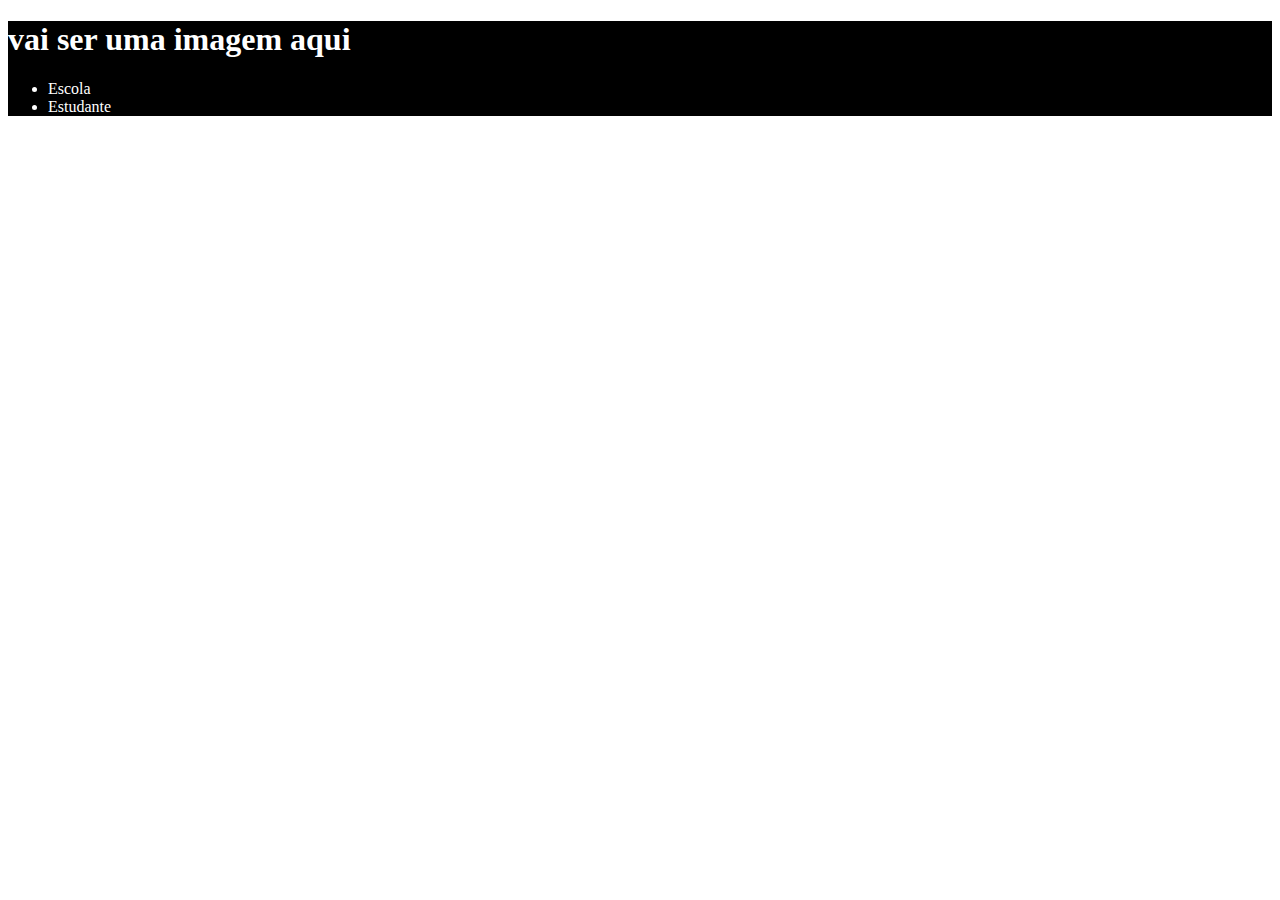
==== index.html @ 69411be4 "Add files via upload" ====
<!DOCTYPE html>
<html lang="en">
<head>
    <meta charset="UTF-8">
    <meta name="viewport" content="width=device-width, initial-scale=1.0">
    <title>Document</title>
    <link rel="stylesheet" href="style.css">
</head>
<body>
<header>
    <h1>vai ser uma imagem aqui</h1>
    <ul>
        <li>Escola</li>
        <li>Estudante</li>
    </ul>
</header>
</body>
</html>
---- style.css ----
header {
    background-color: #000000;
    color:white;
}
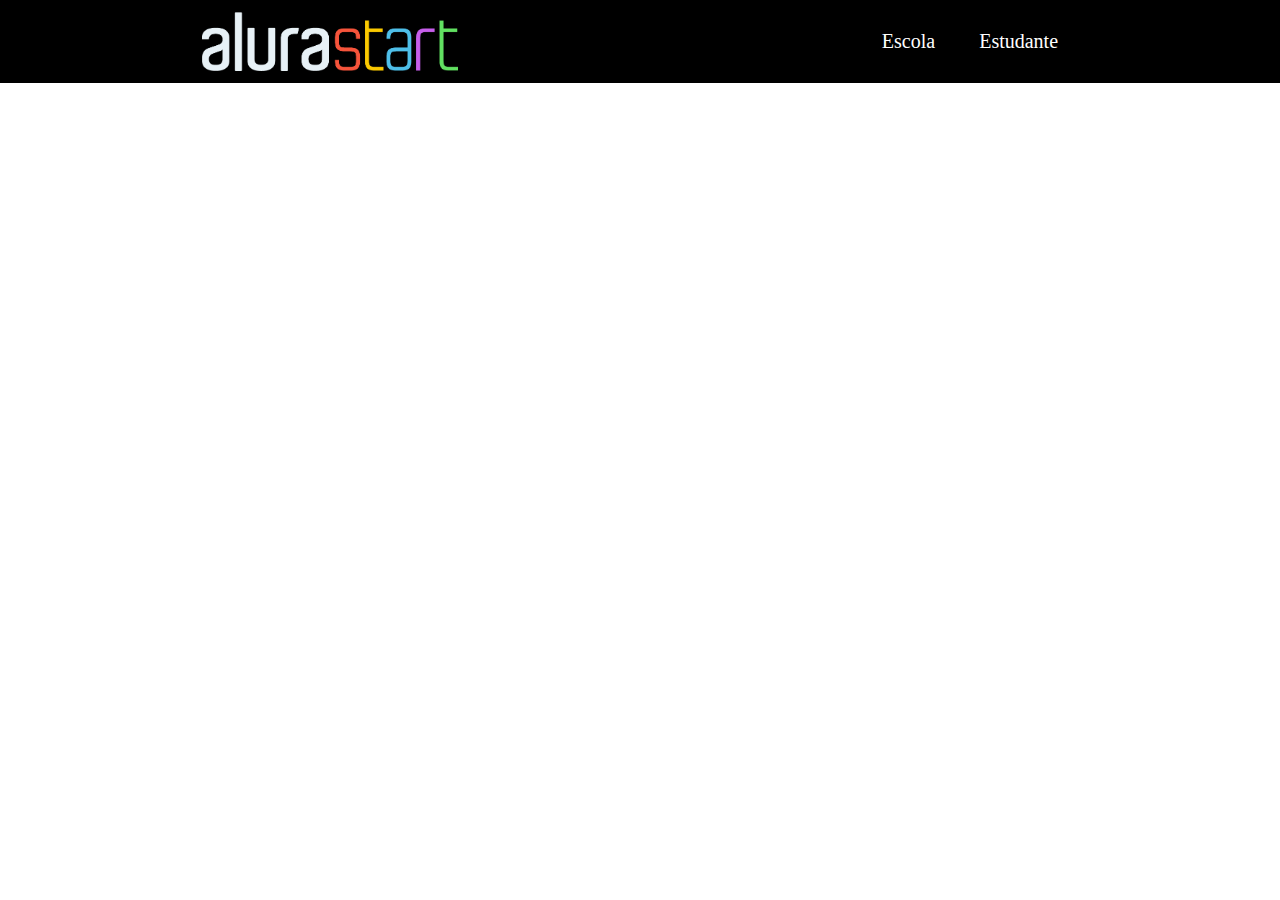
==== commit 33cde8f3: "cabecalho completo" ====
--- a/index.html
+++ b/index.html
@@ -7,11 +7,11 @@
     <link rel="stylesheet" href="style.css">
 </head>
 <body>
-<header>
-    <h1>vai ser uma imagem aqui</h1>
-    <ul>
-        <li>Escola</li>
-        <li>Estudante</li>
+<header class="cabecalho">
+    <img class="cabecalho-imagem" src="alurastart logo.png" alt="logo da alura start">
+    <ul class="cabecalho-lista">
+        <li class="cabecalho-lista-item">Escola</li>
+        <li class="cabecalho-lista-item">Estudante</li>
     </ul>
 </header>
 </body>
--- a/style.css
+++ b/style.css
@@ -1,4 +1,23 @@
-header {
+*{
+    margin: 0;
+    padding: 0;
+}
+
+.cabecalho {
     background-color: #000000;
     color:white;
+    display: flex;
+    justify-content: space-around;
+    align-items: center;
+    padding: 12px 0;
+}
+
+.cabecalho-imagem{
+    width: 20%;
+}
+
+.cabecalho-lista-item{
+    display: inline-block;
+    margin: 0 20px;
+    font-size: 20px;
 }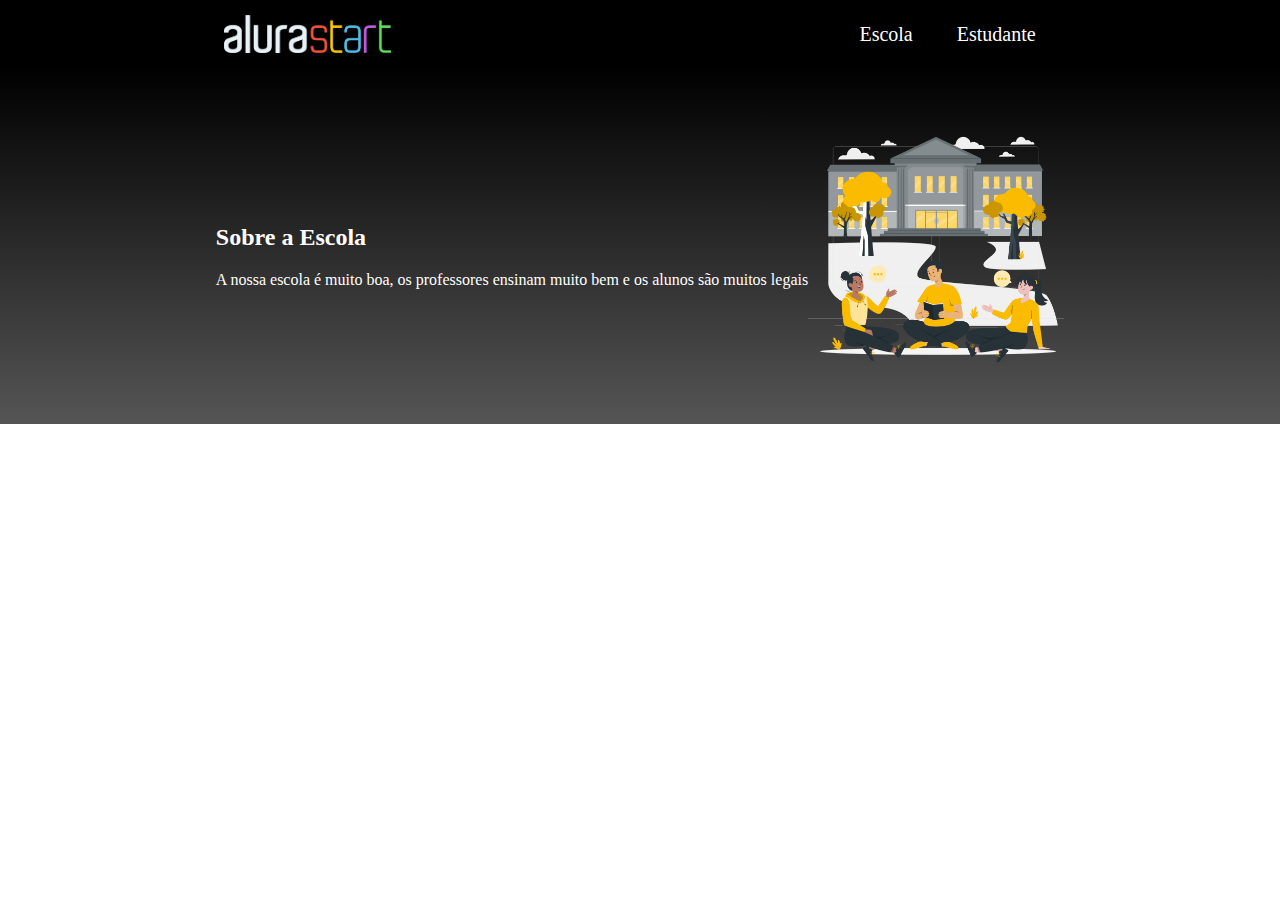
==== commit cea007ce: "base do site da turma" ====
--- a/index.html
+++ b/index.html
@@ -14,5 +14,12 @@
         <li class="cabecalho-lista-item">Estudante</li>
     </ul>
 </header>
+ <section class="escola">
+    <div class="escola-texto-e-titulo">
+        <h2 class="escola-titulo">Sobre a Escola</h2>
+        <p class="escola-texto">A nossa escola é muito boa, os professores ensinam muito bem e os alunos são muitos legais</p>
+    </div>
+    <img class="escola-imagem" src="college campus-rafiki.png" alt="pessoas na frente da escola">
+ </section>
 </body>
 </html>--- a/style.css
+++ b/style.css
@@ -9,15 +9,32 @@
     display: flex;
     justify-content: space-around;
     align-items: center;
-    padding: 12px 0;
+    padding: 15px 0;
 }
 
 .cabecalho-imagem{
-    width: 20%;
+    width: 13%;
 }
 
 .cabecalho-lista-item{
     display: inline-block;
     margin: 0 20px;
     font-size: 20px;
+}
+
+.escola-imagem{
+    width: 20%;
+}
+
+.escola{
+    background-image: linear-gradient(#000000,#555555);
+    color: white;
+    display: flex;
+    justify-content: center;
+    align-items: center;
+    padding: 50px 0;
+}
+
+.escola-titulo{
+    padding: 20px 0;
 }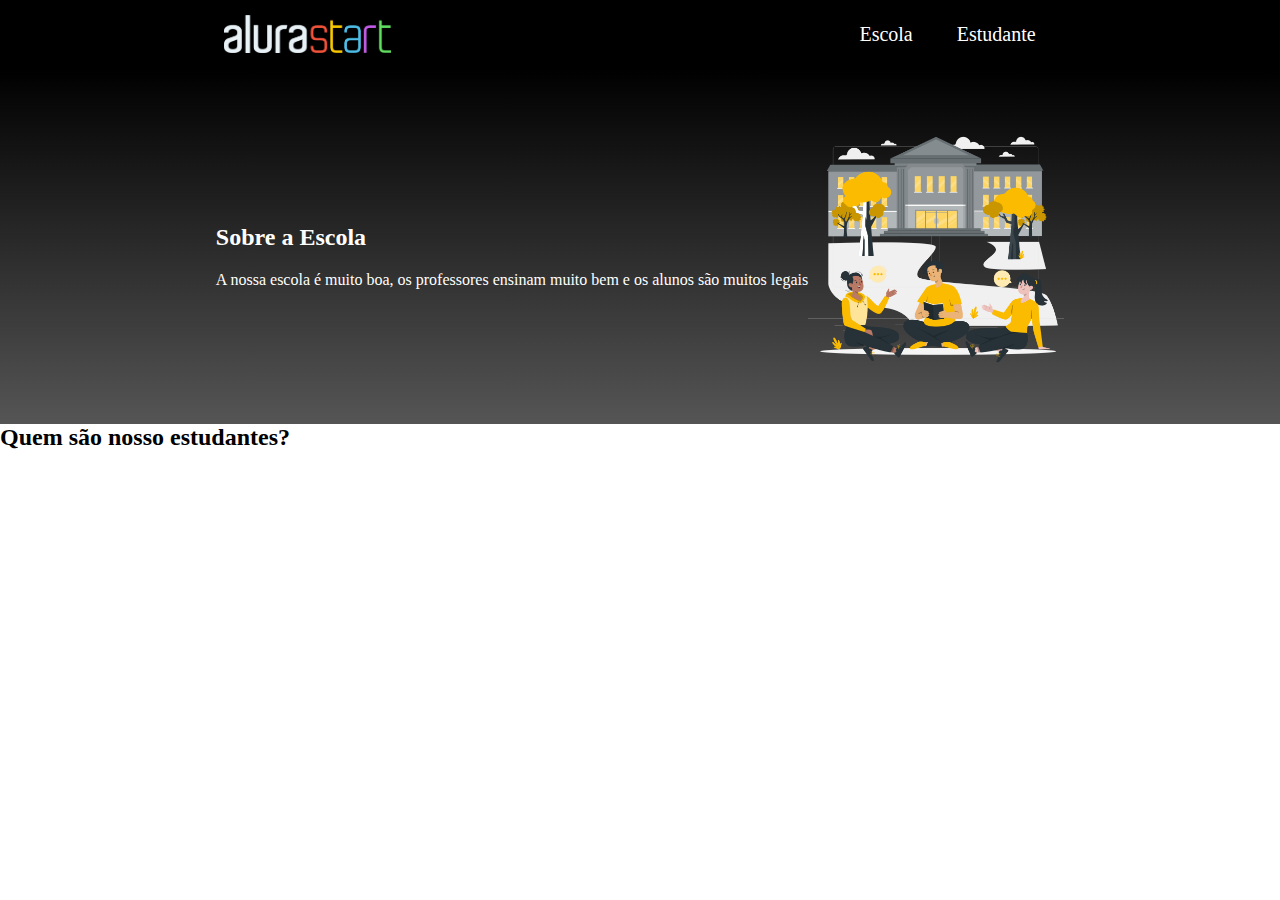
==== commit e4bb99de: "Add files via upload" ====
--- a/index.html
+++ b/index.html
@@ -21,5 +21,12 @@
     </div>
     <img class="escola-imagem" src="college campus-rafiki.png" alt="pessoas na frente da escola">
  </section>
+ <section class="estudante" >
+    <h2 class="estudante-titulo" >Quem são nosso estudantes?</h2>
+    <img class="estudante-imagem" src="" alt="">
+    <h3 class="estudante-nome" ></h3>
+    
+
+ </section>
 </body>
 </html>--- a/style.css
+++ b/style.css
@@ -37,4 +37,5 @@
 
 .escola-titulo{
     padding: 20px 0;
-}+}
+
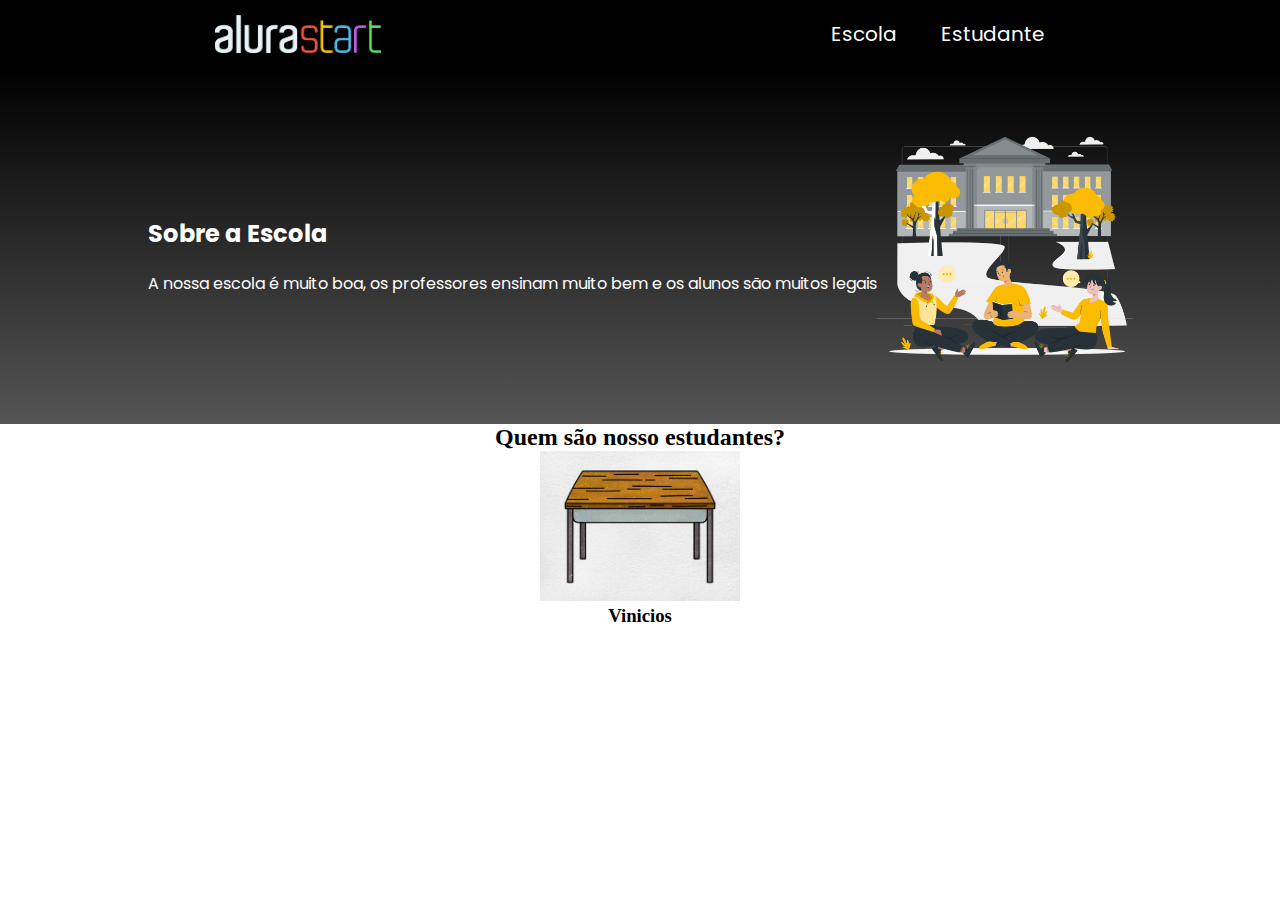
==== commit c6e0e031: "Add files via upload" ====
--- a/index.html
+++ b/index.html
@@ -5,6 +5,9 @@
     <meta name="viewport" content="width=device-width, initial-scale=1.0">
     <title>Document</title>
     <link rel="stylesheet" href="style.css">
+    <link rel="preconnect" href="https://fonts.googleapis.com">
+    <link rel="preconnect" href="https://fonts.gstatic.com" crossorigin>
+    <link href="https://fonts.googleapis.com/css2?family=Poppins:ital,wght@0,100;0,200;0,300;0,400;0,500;0,600;0,700;0,800;0,900;1,100;1,200;1,300;1,400;1,500;1,600;1,700;1,800;1,900&display=swap" rel="stylesheet">
 </head>
 <body>
 <header class="cabecalho">
@@ -23,8 +26,8 @@
  </section>
  <section class="estudante" >
     <h2 class="estudante-titulo" >Quem são nosso estudantes?</h2>
-    <img class="estudante-imagem" src="" alt="">
-    <h3 class="estudante-nome" ></h3>
+    <img class="estudante-imagem" src="desk school.jpg" alt="carteira da escola">
+    <h3 class="estudante-nome" >Vinicios</h3>
     
 
  </section>
--- a/style.css
+++ b/style.css
@@ -10,6 +10,7 @@
     justify-content: space-around;
     align-items: center;
     padding: 15px 0;
+    font-family: 'Poppins', sans-serif;
 }
 
 .cabecalho-imagem{
@@ -27,6 +28,7 @@
 }
 
 .escola{
+    font-family: 'Poppins', sans-serif;
     background-image: linear-gradient(#000000,#555555);
     color: white;
     display: flex;
@@ -39,3 +41,11 @@
     padding: 20px 0;
 }
 
+.estudante-imagem{
+    width: 200px;
+}
+
+.estudante{
+    text-align: center;
+}
+
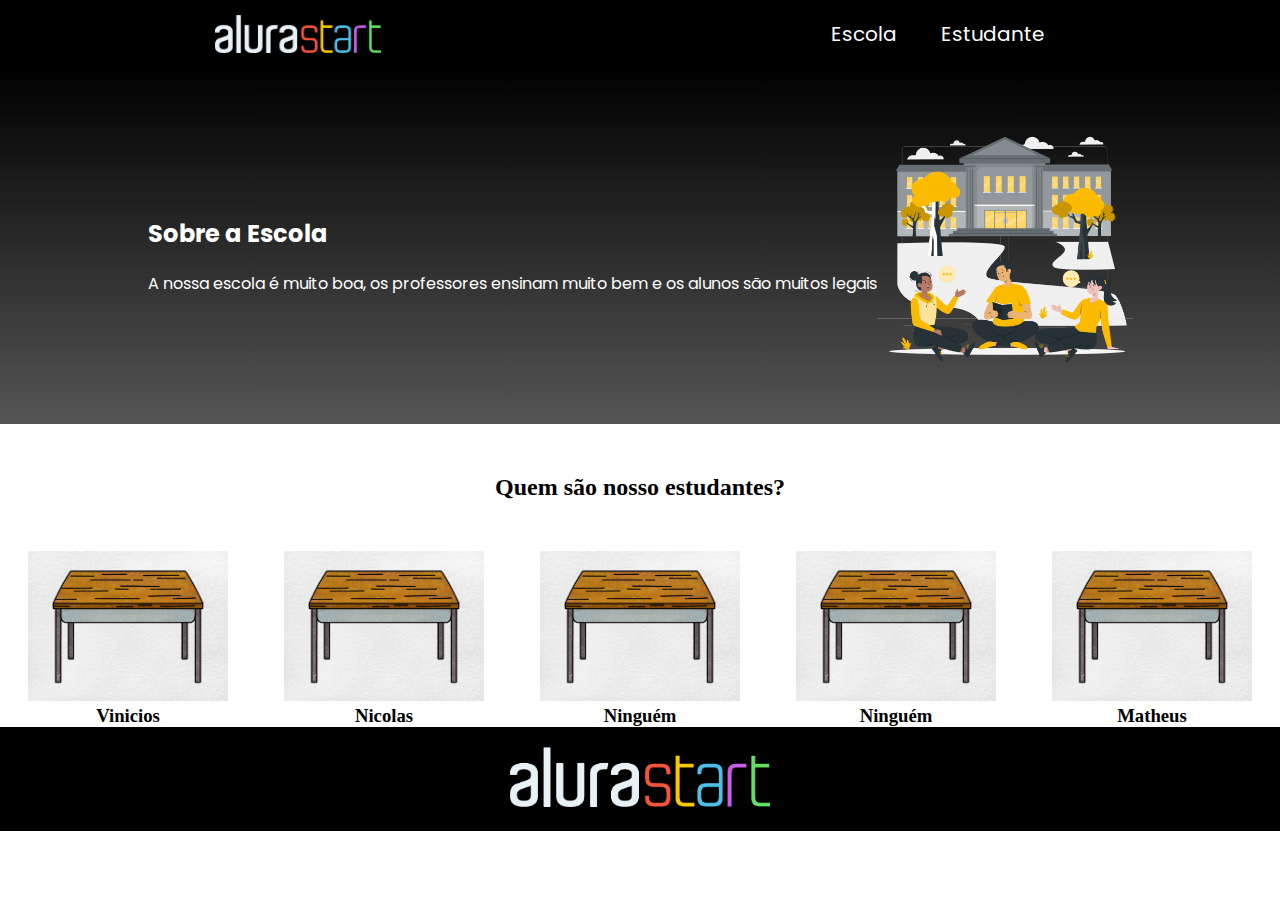
==== commit 9e4070d0: "Add files via upload" ====
--- a/index.html
+++ b/index.html
@@ -26,10 +26,31 @@
  </section>
  <section class="estudante" >
     <h2 class="estudante-titulo" >Quem são nosso estudantes?</h2>
-    <img class="estudante-imagem" src="desk school.jpg" alt="carteira da escola">
-    <h3 class="estudante-nome" >Vinicios</h3>
-    
-
+    <div class="estudante-todos" >
+    <div class="estudante-div" >
+        <img class="estudante-imagem" src="desk school.jpg" alt="carteira da escola">
+        <h3 class="estudante-nome" >Vinicios</h3>
+    </div>
+    <div class="estudante-div" >
+        <img class="estudante-imagem" src="desk school.jpg" alt="carteira da escola">
+        <h3 class="estudante-nome" >Nicolas</h3>
+    </div>
+    <div class="estudante-div" >
+        <img class="estudante-imagem" src="desk school.jpg" alt="carteira da escola">
+        <h3 class="estudante-nome" >Ninguém</h3>
+    </div>
+    <div class="estudante-div" >
+        <img class="estudante-imagem" src="desk school.jpg" alt="carteira da escola">
+        <h3 class="estudante-nome" >Ninguém</h3>
+    </div>
+    <div class="estudante-div" >
+        <img class="estudante-imagem" src="desk school.jpg" alt="carteira da escola">
+        <h3 class="estudante-nome" >Matheus</h3>
+    </div>
+</div>
  </section>
+ <footer class="rodape" >
+ <img class="rodape-imagem" src="alurastart logo.png" alt="logo da alura start">
+ </footer>
 </body>
 </html>--- a/style.css
+++ b/style.css
@@ -45,7 +45,26 @@
     width: 200px;
 }
 
-.estudante{
+.estudante-div{
     text-align: center;
 }
 
+.estudante-titulo{
+    text-align: center;
+    padding: 50px 0;
+}
+
+.estudante-todos{
+    display: grid;
+    grid-template-columns: 20% 20% 20% 20% 20%;
+}
+
+.rodape{
+    background-color:#000000;
+    text-align: center;
+}
+
+.rodape-imagem{
+    height: 60px;
+    padding: 20px;
+}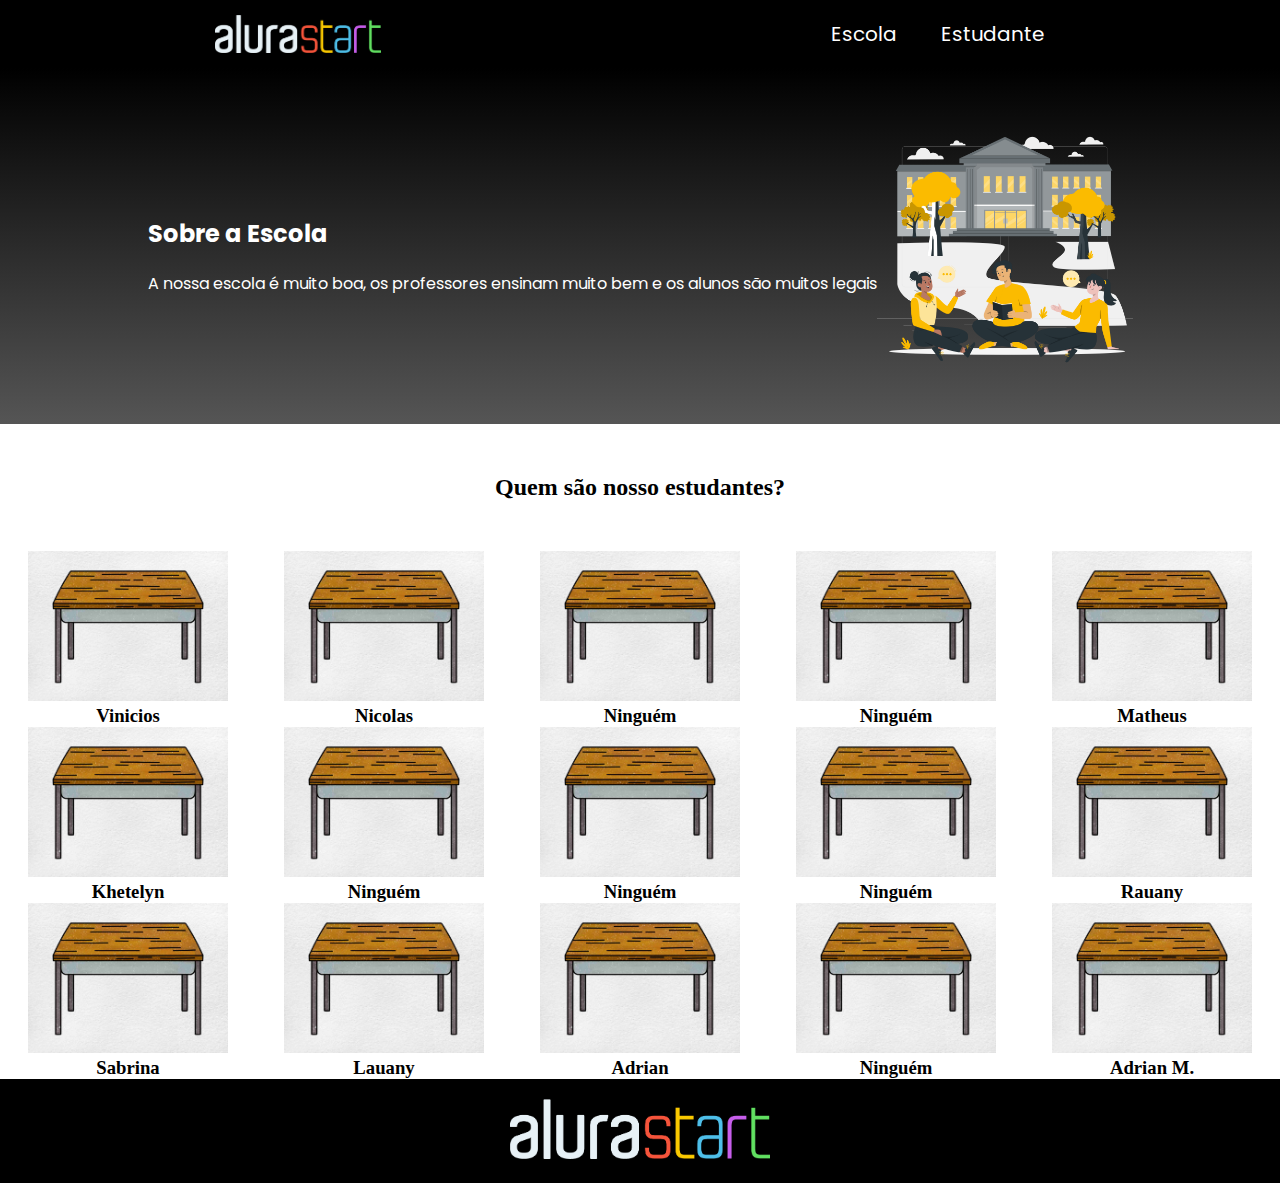
==== commit d9d88f9f: "Final, Terminado >:D" ====
--- a/index.html
+++ b/index.html
@@ -47,6 +47,45 @@
         <img class="estudante-imagem" src="desk school.jpg" alt="carteira da escola">
         <h3 class="estudante-nome" >Matheus</h3>
     </div>
+    <div class="estudante-div" >
+        <img class="estudante-imagem" src="desk school.jpg" alt="carteira da escola">
+        <h3 class="estudante-nome" >Khetelyn</h3>
+    </div>
+    <div class="estudante-div" >
+        <img class="estudante-imagem" src="desk school.jpg" alt="carteira da escola">
+        <h3 class="estudante-nome" >Ninguém</h3>
+    </div>
+    <div class="estudante-div" >
+        <img class="estudante-imagem" src="desk school.jpg" alt="carteira da escola">
+        <h3 class="estudante-nome" >Ninguém</h3>
+    </div>
+    <div class="estudante-div" >
+        <img class="estudante-imagem" src="desk school.jpg" alt="carteira da escola">
+        <h3 class="estudante-nome" >Ninguém</h3>
+    </div>
+    <div class="estudante-div" >
+        <img class="estudante-imagem" src="desk school.jpg" alt="carteira da escola">
+        <h3 class="estudante-nome" >Rauany</h3>
+    </div>
+    <div class="estudante-div" >
+        <img class="estudante-imagem" src="desk school.jpg" alt="carteira da escola">
+        <h3 class="estudante-nome" >Sabrina</h3>
+    </div>
+    <div class="estudante-div" >
+        <img class="estudante-imagem" src="desk school.jpg" alt="carteira da escola">
+        <h3 class="estudante-nome" >Lauany</h3>
+    </div>
+    <div class="estudante-div" >
+        <img class="estudante-imagem" src="desk school.jpg" alt="carteira da escola">
+        <h3 class="estudante-nome" >Adrian</h3>
+    </div>
+    <div class="estudante-div" >
+        <img class="estudante-imagem" src="desk school.jpg" alt="carteira da escola">
+        <h3 class="estudante-nome" >Ninguém</h3>
+    </div>    <div class="estudante-div" >
+        <img class="estudante-imagem" src="desk school.jpg" alt="carteira da escola">
+        <h3 class="estudante-nome" >Adrian M.</h3>
+    </div>
 </div>
  </section>
  <footer class="rodape" >
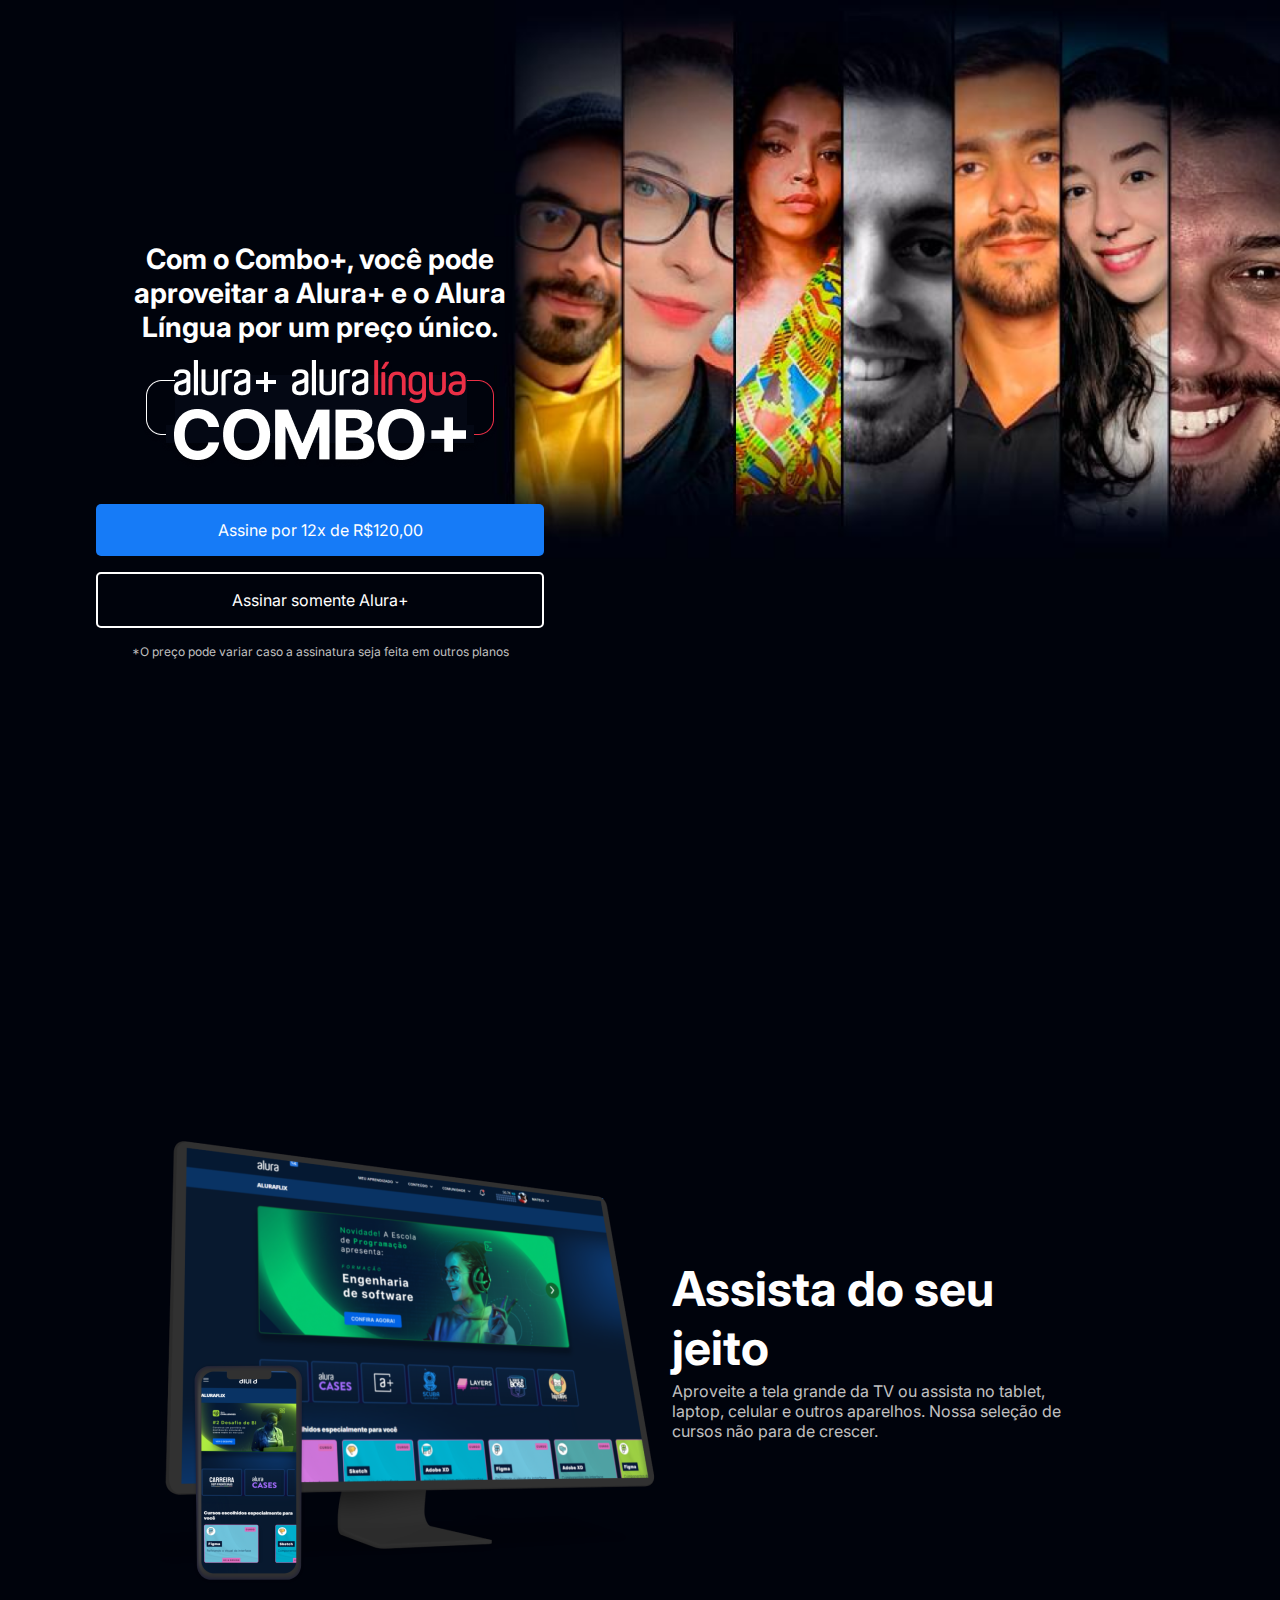
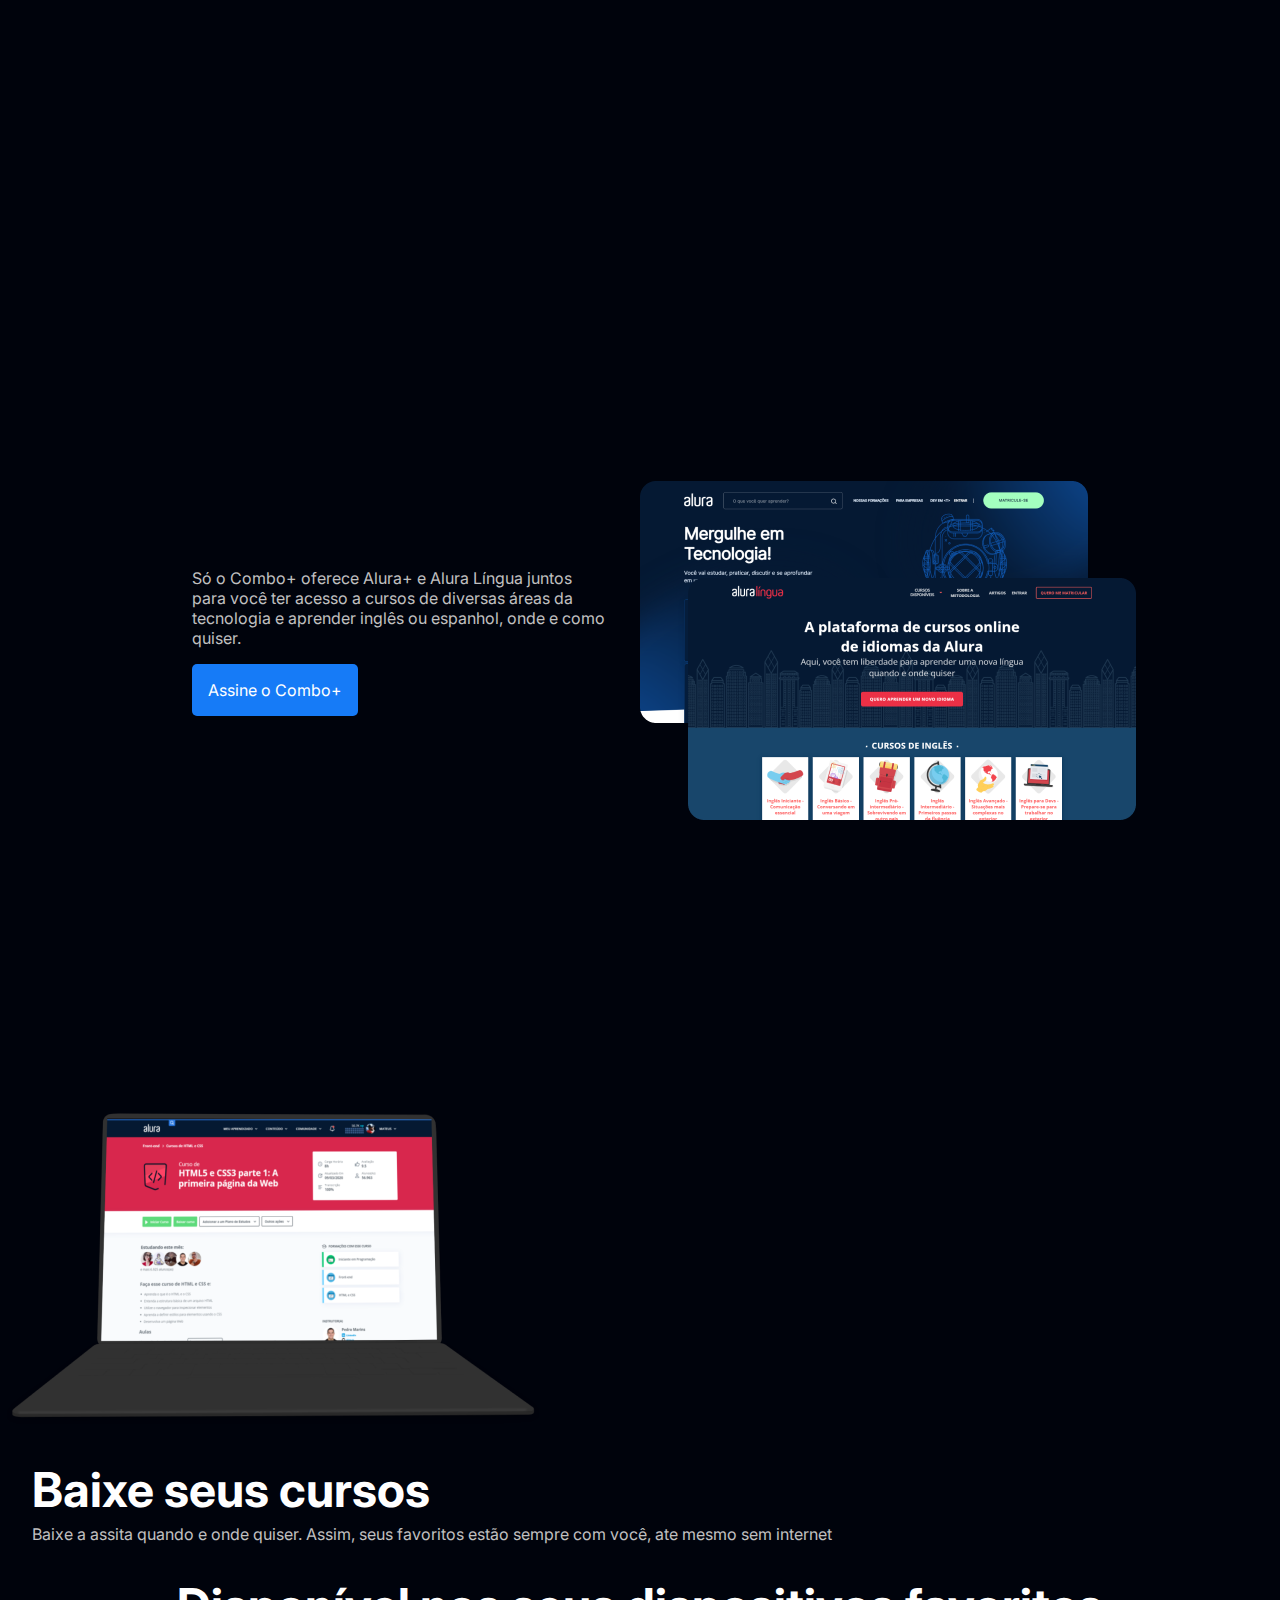
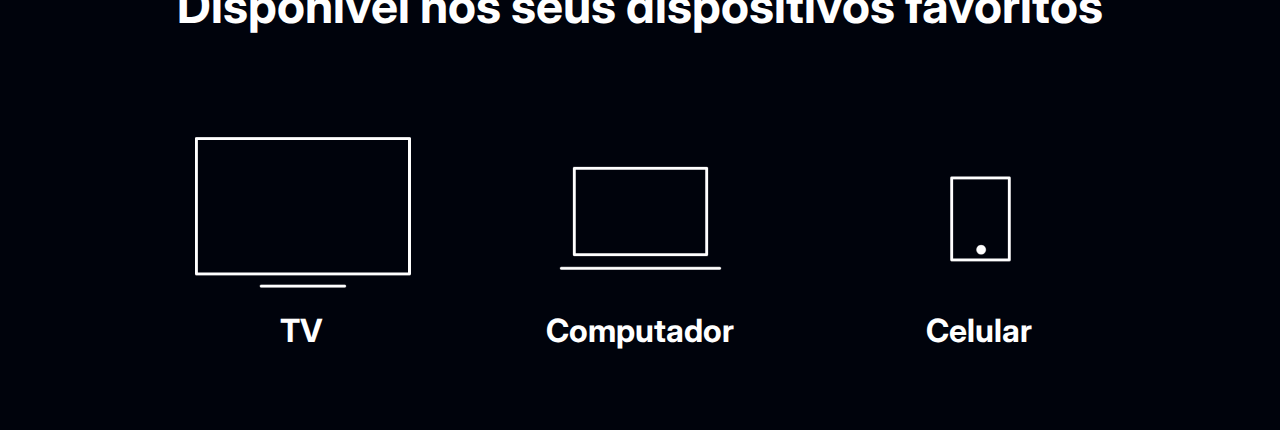
==== commit f06e8ea7: "Add files via upload" ====
--- a/index.html
+++ b/index.html
@@ -1,95 +1,82 @@
-<!DOCTYPE html>
-<html lang="en">
-<head>
-    <meta charset="UTF-8">
-    <meta name="viewport" content="width=device-width, initial-scale=1.0">
-    <title>Document</title>
-    <link rel="stylesheet" href="style.css">
-    <link rel="preconnect" href="https://fonts.googleapis.com">
-    <link rel="preconnect" href="https://fonts.gstatic.com" crossorigin>
-    <link href="https://fonts.googleapis.com/css2?family=Poppins:ital,wght@0,100;0,200;0,300;0,400;0,500;0,600;0,700;0,800;0,900;1,100;1,200;1,300;1,400;1,500;1,600;1,700;1,800;1,900&display=swap" rel="stylesheet">
-</head>
-<body>
-<header class="cabecalho">
-    <img class="cabecalho-imagem" src="alurastart logo.png" alt="logo da alura start">
-    <ul class="cabecalho-lista">
-        <li class="cabecalho-lista-item">Escola</li>
-        <li class="cabecalho-lista-item">Estudante</li>
-    </ul>
-</header>
- <section class="escola">
-    <div class="escola-texto-e-titulo">
-        <h2 class="escola-titulo">Sobre a Escola</h2>
-        <p class="escola-texto">A nossa escola é muito boa, os professores ensinam muito bem e os alunos são muitos legais</p>
-    </div>
-    <img class="escola-imagem" src="college campus-rafiki.png" alt="pessoas na frente da escola">
- </section>
- <section class="estudante" >
-    <h2 class="estudante-titulo" >Quem são nosso estudantes?</h2>
-    <div class="estudante-todos" >
-    <div class="estudante-div" >
-        <img class="estudante-imagem" src="desk school.jpg" alt="carteira da escola">
-        <h3 class="estudante-nome" >Vinicios</h3>
-    </div>
-    <div class="estudante-div" >
-        <img class="estudante-imagem" src="desk school.jpg" alt="carteira da escola">
-        <h3 class="estudante-nome" >Nicolas</h3>
-    </div>
-    <div class="estudante-div" >
-        <img class="estudante-imagem" src="desk school.jpg" alt="carteira da escola">
-        <h3 class="estudante-nome" >Ninguém</h3>
-    </div>
-    <div class="estudante-div" >
-        <img class="estudante-imagem" src="desk school.jpg" alt="carteira da escola">
-        <h3 class="estudante-nome" >Ninguém</h3>
-    </div>
-    <div class="estudante-div" >
-        <img class="estudante-imagem" src="desk school.jpg" alt="carteira da escola">
-        <h3 class="estudante-nome" >Matheus</h3>
-    </div>
-    <div class="estudante-div" >
-        <img class="estudante-imagem" src="desk school.jpg" alt="carteira da escola">
-        <h3 class="estudante-nome" >Khetelyn</h3>
-    </div>
-    <div class="estudante-div" >
-        <img class="estudante-imagem" src="desk school.jpg" alt="carteira da escola">
-        <h3 class="estudante-nome" >Ninguém</h3>
-    </div>
-    <div class="estudante-div" >
-        <img class="estudante-imagem" src="desk school.jpg" alt="carteira da escola">
-        <h3 class="estudante-nome" >Ninguém</h3>
-    </div>
-    <div class="estudante-div" >
-        <img class="estudante-imagem" src="desk school.jpg" alt="carteira da escola">
-        <h3 class="estudante-nome" >Ninguém</h3>
-    </div>
-    <div class="estudante-div" >
-        <img class="estudante-imagem" src="desk school.jpg" alt="carteira da escola">
-        <h3 class="estudante-nome" >Rauany</h3>
-    </div>
-    <div class="estudante-div" >
-        <img class="estudante-imagem" src="desk school.jpg" alt="carteira da escola">
-        <h3 class="estudante-nome" >Sabrina</h3>
-    </div>
-    <div class="estudante-div" >
-        <img class="estudante-imagem" src="desk school.jpg" alt="carteira da escola">
-        <h3 class="estudante-nome" >Lauany</h3>
-    </div>
-    <div class="estudante-div" >
-        <img class="estudante-imagem" src="desk school.jpg" alt="carteira da escola">
-        <h3 class="estudante-nome" >Adrian</h3>
-    </div>
-    <div class="estudante-div" >
-        <img class="estudante-imagem" src="desk school.jpg" alt="carteira da escola">
-        <h3 class="estudante-nome" >Ninguém</h3>
-    </div>    <div class="estudante-div" >
-        <img class="estudante-imagem" src="desk school.jpg" alt="carteira da escola">
-        <h3 class="estudante-nome" >Adrian M.</h3>
-    </div>
-</div>
- </section>
- <footer class="rodape" >
- <img class="rodape-imagem" src="alurastart logo.png" alt="logo da alura start">
- </footer>
-</body>
+<!DOCTYPE html>
+<html>
+
+    <head>
+        <Title>Alura Plus</Title>
+        <meta charseet="UTF-8">
+        <meta name="viewport" content="width=device-witdth, inicial-scale=1">
+        <link rel="stylesheet" href="style.css">
+        <link rel="preconnect" href="https://fonts.googleapis.com">
+        <link rel="preconnect" href="https://fonts.gstatic.com" crossorigin>
+        <link href="https://fonts.googleapis.com/css2?family=Inter&display=swap" rel="stylesheet">
+        <link rel="preconnect" href="https://fonts.googleapis.com">
+        <link rel="preconnect" href="https://fonts.gstatic.com" crossorigin>
+        <link href="https://fonts.googleapis.com/css2?family=Inter:wght@700&display=swap" rel="stylesheet">
+
+    </head>
+
+    <body>
+        <section class="container principal">
+            <div class="container__caixa">
+                <h1 class="container__titulo" >Com o Combo+, você pode aproveitar a Alura+ e o Alura Língua por um preço único.</h1>
+                <img src="img/Combo.png" alt="O combo+ é a junção do alura+ e alura língua" class="container__imagem">
+                <a href="www.alura.com.br" class="container__botao" >Assine por 12x de R$120,00</a>
+                <a href="www.alura.com.br" class="container__botao botao_secundario">Assinar somente Alura+</a>
+            <p class="container__aviso">*O preço pode variar caso a assinatura seja feita em outros planos</p>
+            </div>
+        </section>
+
+        <section class="container secundario">
+            <img src="img/Plataformas.png" alt="um monitor e um celular com o alura plus aberto" class="secundario__imagem">
+            <div class="container__descricao">
+                <h2 class="descricao__titulo">Assista do seu jeito</h2>
+                <p class="descricao__texto">Aproveite a tela grande da TV ou assista no tablet, laptop, celular e outros aparelhos.
+                     Nossa seleção de cursos não para de crescer.</p>
+            </div>
+        </section>
+
+        <section class="container secundario">
+            <div class="container__descricao">
+                <p class="descricao__texto">
+                    Só o Combo+ oferece Alura+ e Alura Língua juntos para você ter acesso a cursos de diversas áreas da
+                    tecnologia e aprender inglês ou espanhol, onde e como quiser.
+                </p>
+                <a href="www.alura.com.br" class="container__botao secundario__botao" container>Assine o Combo+</a>
+            </div>
+            <img src="img/Telas.png" alt="Tela do alura+ e alura língua" class="secundario__imagem">
+        </section>
+
+        <section class="container__secundario">
+            <img src="img/Notebook.png" alt="um notebook com o curso da alura" class="secundario__imagem">
+                <div class="container__descricao">
+                    <h2 class="descricao__titulo">Baixe seus cursos</h2>
+                    <p class="descricao__texto">Baixe a assita quando e onde quiser. Assim,
+                     seus favoritos estão sempre com você, ate mesmo sem internet</p>
+                </div>      
+        </section>
+
+        <section class="dispositivos">
+            <h2 class="dispositivos__titulo">Disponível nos seus dispositivos favoritos</h2>
+            <ul class="dispositivos__lista">
+                <li>
+                    <img src="img/tv.png" alt="Ícone de televisão">
+                    <h3 class="lista__item">TV</h3>
+                </li>
+                <li>
+                    <img src="img/computador.png" alt="Ícone de computador">
+                    <h3 class="lista__item">Computador</h3>
+                </li>
+                <li>
+                    <img src="img/celular.png" alt="Ícone de celular">
+                    <h3 class="lista__item">Celular</h3>
+                </li>
+            </ul>
+        </section>
+
+        <footer class="rodape">
+            
+        </footer>
+
+    </body>
+
 </html>--- a/style.css
+++ b/style.css
@@ -1,70 +1,113 @@
-*{
-    margin: 0;
-    padding: 0;
-}
-
-.cabecalho {
-    background-color: #000000;
-    color:white;
-    display: flex;
-    justify-content: space-around;
-    align-items: center;
-    padding: 15px 0;
-    font-family: 'Poppins', sans-serif;
-}
-
-.cabecalho-imagem{
-    width: 13%;
-}
-
-.cabecalho-lista-item{
-    display: inline-block;
-    margin: 0 20px;
-    font-size: 20px;
-}
-
-.escola-imagem{
-    width: 20%;
-}
-
-.escola{
-    font-family: 'Poppins', sans-serif;
-    background-image: linear-gradient(#000000,#555555);
-    color: white;
-    display: flex;
-    justify-content: center;
-    align-items: center;
-    padding: 50px 0;
-}
-
-.escola-titulo{
-    padding: 20px 0;
-}
-
-.estudante-imagem{
-    width: 200px;
-}
-
-.estudante-div{
-    text-align: center;
-}
-
-.estudante-titulo{
-    text-align: center;
-    padding: 50px 0;
-}
-
-.estudante-todos{
-    display: grid;
-    grid-template-columns: 20% 20% 20% 20% 20%;
-}
-
-.rodape{
-    background-color:#000000;
-    text-align: center;
-}
-
-.rodape-imagem{
-    height: 60px;
-    padding: 20px;
-}+:root {
+    --branco-principal: #FFFFFFFF;
+    --cinza-segundario : #C0C0C0;
+    --botao-azul: #167BF7;
+    --cor-de-fundo: #00030C;  
+    --fonte-principal: 'inter';
+}
+
+body{
+    background-color: var(--cor-de-fundo);
+    color: var(--branco-principal);
+    font-family: var(--fonte-principal);
+    font-size: 16px;
+    font-weight: 400;
+}
+
+* {
+    margin: 0;
+    padding: 0;
+}
+
+.principal{
+    background-image: url("img/Background.png");
+    background-repeat: no-repeat;
+    background-size: contain;
+    align-items: center;
+    text-align: center;
+}
+
+.container{
+    height: 100vh;
+    display: grid;
+    grid-template-columns: 50% 50%;
+}
+
+.container__botao{
+    background-color: var(--botao-azul);
+    border-radius: 5px;
+    padding: 1em;
+    color: var(--branco-principal);
+    display: block;
+    text-decoration: none;
+    margin-bottom: 1em;
+}
+
+.botao_secundario {
+    background-color: transparent;
+    border: 2px solid var(--branco-principal);
+}
+
+.container__aviso {
+    font-size:12px;
+    color: var(--cinza-segundario);
+}
+
+.container__titulo {
+    font-size: 28px;
+    font-weight: 700;
+}
+
+.container__imagem {
+    margin: 1em 0 2em 0;
+}
+
+.container__caixa {
+    margin: 0 6em;
+}
+
+.secundario {
+    align-items: center;
+    margin: 0 10em;
+}
+
+.descricao__titulo {
+    font-weight: 700;
+    font-size: 48px ;
+    color: var(--branco-principal);
+    margin-bottom: 0.1em;
+}
+
+.descricao__texto {
+    color: var(--cinza-segundario);
+}
+
+.secundario__botao {
+    display: inline-block;
+    margin-top: 1em;
+}
+
+.container__descricao {
+    padding: 2em;
+}
+
+.dispositivos__lista {
+    display: flex;
+    justify-content: center;
+    list-style-type: none;
+    margin: 5em 0;
+}
+
+.dispositivos {
+    text-align: center;
+}
+
+.dispositivos__titulo {
+    font-size: 48px;
+    color: var(--branco-principal);
+}
+
+.lista__item {
+    font-size: 32px;
+    color: var(--branco-principal);
+}
